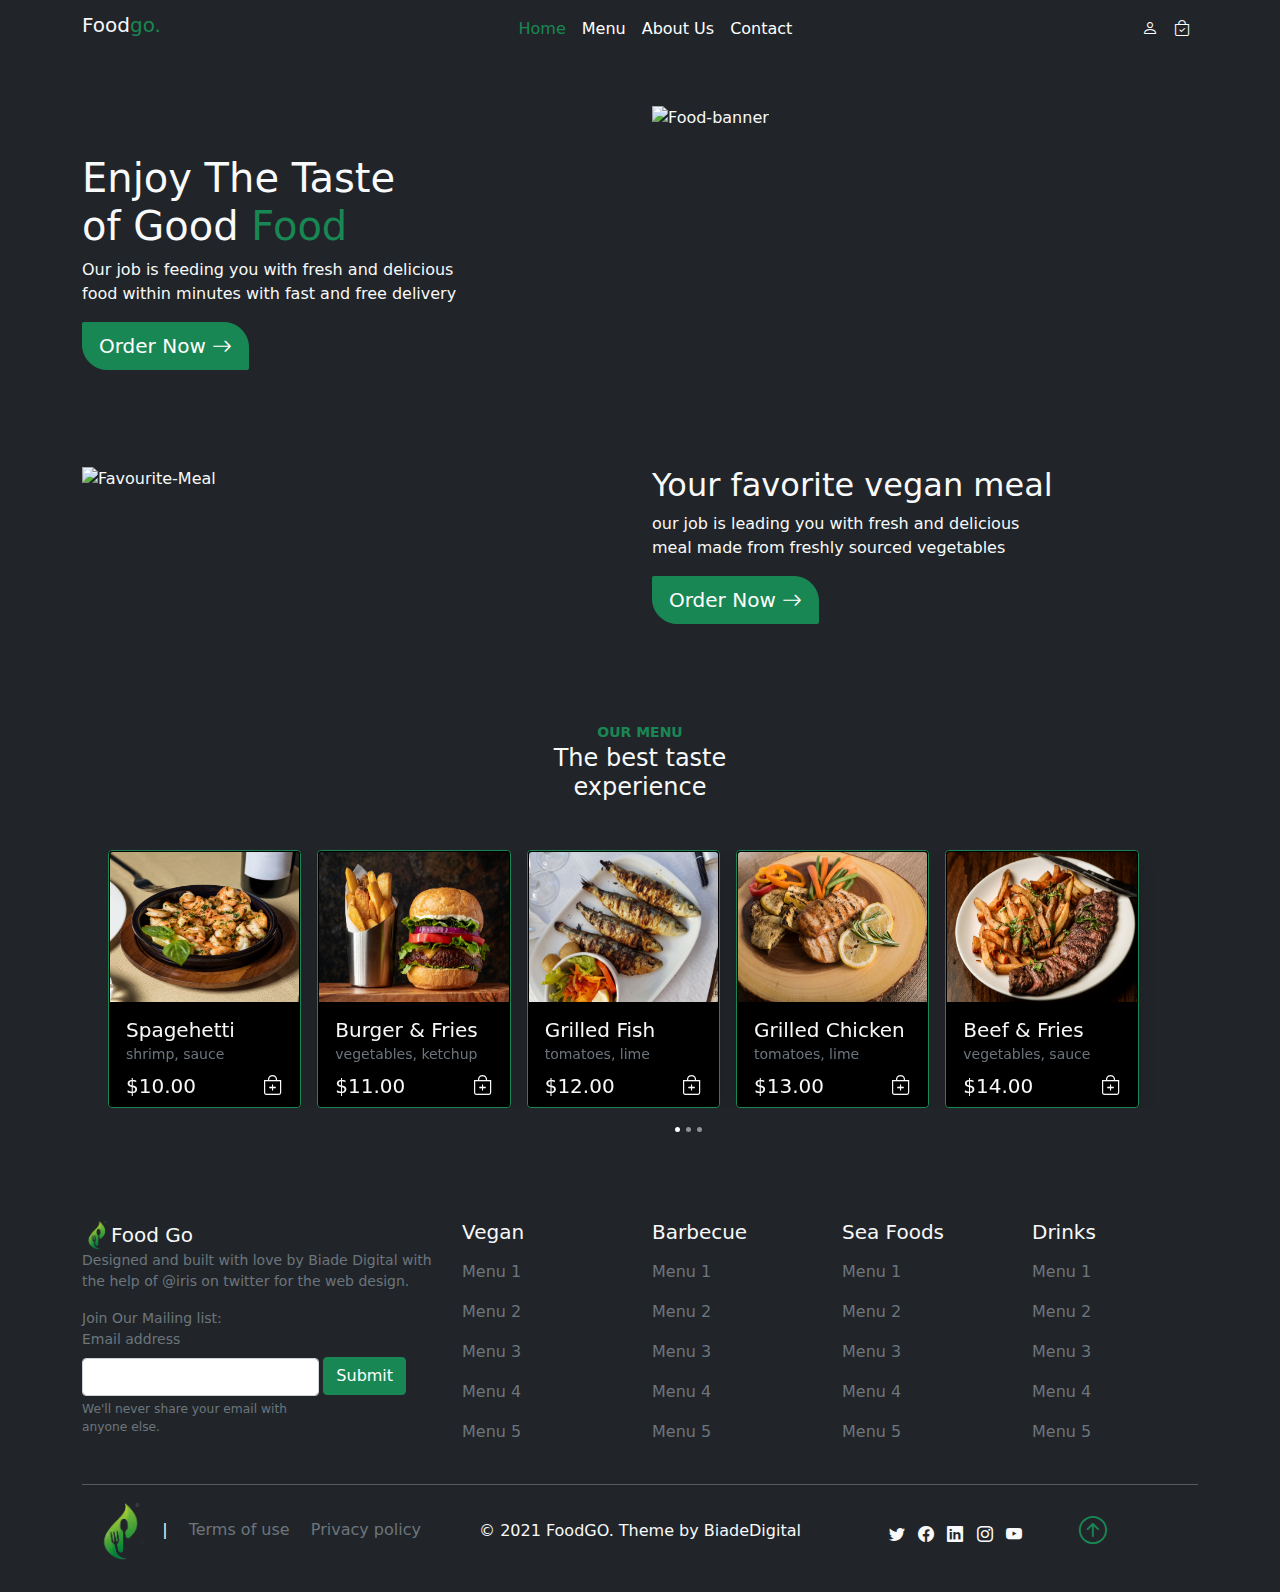
==== index.html @ 7f372a5d "first commit" ====
<!doctype html>
<html lang="en">
  <head>
    <!-- Required meta tags -->
    <meta charset="utf-8">
    <meta name="viewport" content="width=device-width, initial-scale=1">

    <!-- Favicon Icon -->
    <link rel="icon" type="image/png" href="/assets/images/foodGO-icon.png">

    <!-- Bootstrap CDN CSS -->
    <link href="https://cdn.jsdelivr.net/npm/bootstrap@5.1.1/dist/css/bootstrap.min.css" rel="stylesheet" integrity="sha384-F3w7mX95PdgyTmZZMECAngseQB83DfGTowi0iMjiWaeVhAn4FJkqJByhZMI3AhiU" crossorigin="anonymous">

    <!-- Bootstrap CSS Offline -->
    <link rel="stylesheet" href="/assets/css/bootstrap.min.css">

    <!-- Bootstrap Icon CDN -->
    <link rel="stylesheet" href="https://cdn.jsdelivr.net/npm/bootstrap-icons@1.5.0/font/bootstrap-icons.css">

    <!-- Custom Css -->
    <link rel="stylesheet" href="/style.css">

    <title>Food Go</title>
  </head>
  <body class="bg-dark text-light">

    <!-- Navbar -->
    
    <!-- Navbar -->
    <nav class="navbar navbar-expand-lg navbar-dark">
      <div class="container">
        <a class="navbar-brand h1 text-light" href="#">Food<span class="text-success">go.</span></a>
        <button class="navbar-toggler" type="button" data-bs-toggle="collapse" data-bs-target="#navbarNav" aria-controls="navbarNav" aria-expanded="false" aria-label="Toggle navigation">
          <span class="navbar-toggler-icon"></span>
        </button>

        <!-- Navbar menu -->
        <div class="navbar-collapse collapse"  id="navbarNav">
          <ul class="navbar-nav flex-row flex-wrap pt-2 py-md-0 mx-lg-auto">
            <li class="nav-item col-6 col-lg-auto">
              <a class="nav-link active" aria-current="page" href="#">
                Home
              </a>
            </li>
            <li class="nav-item col-6 col-lg-auto">
              <a class="nav-link" href="#">
                Menu
              </a>
            </li>
            <li class="nav-item col-6 col-lg-auto">
              <a class="nav-link" href="#">
                About Us
              </a>
            </li>
            <li class="nav-item col-6 col-lg-auto">
              <a class="nav-link">
                Contact
              </a>
            </li>
          </ul>
          <hr class="text-white-50 d-md-block my-2">
          <!-- icon Navbar-->
          <ul class="navbar-nav flex-row flex-wrap pt-2 py-md-0">
            <li class="nav-item col-6 col-lg-auto">
              <a href="#" class="nav-link">
                <i class="bi bi-person"></i>
                <small class="d-lg-none">
                  MyAccount
                </small>
              </a>
            </li>
            <li class="nav-item col-6 col-lg-auto">
              <a href="#" class="nav-link">
                <i class="bi bi-bag-check"></i>
                <small class="d-lg-none">
                  Cart
                </small>
              </a>
            </li>
          </ul>
        </div>

      </div>
    </nav>

    <!-- Hero Section -->
    <section class="container py-5 hero">
      <div class="row">
        <div class="col-12 col-lg-6 d-lg-none d-md-flex d-sm-flex">
          <img src="/assets/images/foodbg-removebg-preview.png" class="img-fluid" alt="Food-banner">
        </div>

        <div class="col-12 col-lg-6 mt-5 ">
          <h1>
            Enjoy The Taste
            <br>of Good <span class="text-success">Food</span>
          </h1>
          <p>
            Our job is feeding you with fresh and delicious <br>
            food within minutes with fast and free delivery 
          </p>
          <button class="btn btn-success btn-lg">
            Order Now <i class="bi bi-arrow-right"></i>
          </button>
        </div>

        <div class="col-12 col-lg-6  d-lg-flex d-none">
          <img src="/assets/images/foodbg-removebg-preview.png" alt="Food-banner" class="img-fluid pe-5">
        </div>
      </div>
    </section>
    

    <!-- Favourite Section -->
    <section class="container py-5">
      <div class="row">
        <div class="col-12 col-lg-6">
          <img src="/assets/images/foodbg2-removebg-preview.png" class="img-fluid" alt="Favourite-Meal">
        </div>
        <div class="col-12 col-lg-6">
          <h2>
            Your favorite vegan meal
          </h2>
          <p>
            our job is leading you with fresh and delicious<br>meal made from freshly sourced vegetables 
          </p>
          <button class="btn btn-success btn-lg">
            Order Now <i class="bi bi-arrow-right"></i>
          </button>
        </div>
      </div>
    </section>


    <!-- The Best Taste -->

    <section class="my-5 container-fluid">
      <div class="text-center fw-bold">
        <small class="text-success">
          OUR MENU
        </small>
        <h4>
          The best taste<br> experience
        </h4>
      </div>
      <!-- Slider -->
      <div class="my-5 ms-lg-5 ps-lg-5">
          
        <div id="product-slider" class="carousel slide carousel-multi-item" data-ride="carousel">
          <!-- Carousel Indicators -->
          <div class="carousel-indicators">
            <button type="button" data-bs-target="#product-slider" data-bs-slide-to="0" class="active" aria-current="true" aria-label="Slide 1"></button>
            <button type="button" data-bs-target="#product-slider" data-bs-slide-to="1" aria-label="Slide 2"></button>
            <button type="button" data-bs-target="#product-slider" data-bs-slide-to="2" aria-label="Slide 3"></button>
          </div>

          <!--Slides-->
          <div class="carousel-inner" role="listbox">
        
            <!--First slide-->
            <div class="carousel-item active">
              <!-- Card One -->
              <div class="bg-black col-lg-2 col-md-3 col-6 me-md-3 me-2 pe-0 ps-0 border border-success rounded shadow float-start">
                <div class="card bg-black">
                  <img src="/assets/images/farhad-ibrahimzade-JocD18QpAkY-unsplash.jpg" class="card-img-top w-100 h-50 img-fluid" alt="Card-Image">
                  <div class="card-body pb-0 mb-0">
                    <h5 class="card-title mb-0">
                      Spagehetti 
                    </h5>
                    <small class="card-text text-muted pt-0 mt-0">
                      shrimp, sauce
                    </small>
                    <div class="d-flex mt-2 mb-0 pb-0">
                      <h5 class="card-text">
                        $10.00
                      </h5>
                      <i class="bi bi-bag-plus ms-auto h5"></i>
                    </div>
                  </div>
                </div>
              </div>

              <!-- Card Two -->
              <div class="bg-black col-lg-2 col-md-3 col-6 me-md-3  pe-0 ps-0 border border-success rounded shadow float-start">
                <div class="card bg-black">
                  <img src="/assets/images/mike-PxJ9zkM2wdA-unsplash.jpg" class="card-img-top w-100 h-50 img-fluid" alt="Card-Image">
                  <div class="card-body pb-0 mb-0">
                    <h5 class="card-title mb-0">
                      Burger & Fries
                    </h5>
                    <small class="card-text text-muted pt-0 mt-0">
                      vegetables, ketchup
                    </small>
                    <div class="d-flex mt-2 mb-0 pb-0">
                      <h5 class="card-text">$11.00</h5>
                      <i class="bi bi-bag-plus ms-auto h5"></i>
                    </div>
                  </div>
                </div>
              </div>

              <!-- Card Three -->
              <div class="bg-black col-lg-2 col-md-3 col-6 my-2 my-lg-0 me-2 me-md-3 pe-0 ps-0 border border-success rounded shadow float-start">
                <div class="card bg-black">
                  <img src="/assets/images/alex-teixeira-N8-bMqUMS8g-unsplash.jpg" class="card-img-top w-100 h-50 img-fluid" alt="Card-Image">
                  <div class="card-body pb-0 mb-0">
                    <h5 class="card-title mb-0">
                      Grilled Fish
                    </h5>
                    <small class="card-text text-muted pt-0 mt-0">
                      tomatoes, lime
                    </small>
                    <div class="d-flex mt-2 mb-0 pb-0">
                      <h5 class="card-text">$12.00</h5>
                      <i class="bi bi-bag-plus ms-auto h5"></i>
                    </div>
                  </div>
                </div>
              </div>

              <!-- Card Four -->
              <div class="bg-black col-lg-2 col-md-3 col-6 my-2 my-lg-0 me-md-3 pe-0 ps-0 border border-success rounded shadow float-start">
                <div class="card bg-black">
                  <img src="/assets/images/mark-deyoung-mjcJ0FFgdWI-unsplash.jpg" class="card-img-top w-100 h-50 img-fluid" alt="Card-Image">
                  <div class="card-body pb-0 mb-0">
                    <h5 class="card-title mb-0">
                      Grilled Chicken
                    </h5>
                    <small class="card-text text-muted pt-0 mt-0">
                      tomatoes, lime
                    </small>
                    <div class="d-flex mt-2 mb-0 pb-0">
                      <h5 class="card-text">$13.00</h5>
                      <i class="bi bi-bag-plus ms-auto h5"></i>
                    </div>
                  </div>
                </div>
              </div>

              <!-- Card Five -->
              <div class="bg-black col-lg-2 col-md-3 col-6 me-0 me-md-3 me-2 pe-0 ps-0 border border-success rounded shadow float-start">
                <div class="card bg-black">
                  <img src="/assets/images/tim-toomey-pe9dvM1rQkM-unsplash.jpg" class="card-img-top w-100 h-50 img-fluid" alt="Card-Image">
                  <div class="card-body pb-0 mb-0">
                    <h5 class="card-title mb-0">
                      Beef & Fries
                    </h5>
                    <small class="card-text text-muted pt-0 mt-0">
                      vegetables, sauce
                    </small>
                    <div class="d-flex mt-2 mb-0 pb-0">
                      <h5 class="card-text">$14.00</h5>
                      <i class="bi bi-bag-plus ms-auto h5"></i>
                    </div>
                  </div>
                </div>
              </div> 
              
              <!-- Card Six -->
              <div class="d-lg-none bg-black col-lg-2 col-md-3 col-6 me-0 me-md-3 pe-0 ps-0 border border-success rounded shadow float-start">
                <div class="card bg-black">
                  <img src="/assets/images/tim-toomey-pe9dvM1rQkM-unsplash.jpg" class="card-img-top w-100 h-50 img-fluid" alt="Card-Image">
                  <div class="card-body pb-0 mb-0">
                    <h5 class="card-title mb-0">
                      Beef Steak
                    </h5>
                    <small class="card-text text-muted pt-0 mt-0">
                      vegetables, sauce
                    </small>
                    <div class="d-flex mt-2 mb-0 pb-0">
                      <h5 class="card-text">$14.00</h5>
                      <i class="bi bi-bag-plus ms-auto h5"></i>
                    </div>
                  </div>
                </div>
              </div>

            </div>
            <!--/.First slide-->
        
            <!--Second slide-->
            <div class="carousel-item">
        
              <!-- Card One -->
              <div class="bg-black col-lg-2 col-md-3 col-6 me-md-3 me-2 pe-0 ps-0 border border-success rounded shadow float-start">
                <div class="card bg-black">
                  <img src="/assets/images/farhad-ibrahimzade-JocD18QpAkY-unsplash.jpg" class="card-img-top w-100 h-50 img-fluid" alt="Card-Image">
                  <div class="card-body pb-0 mb-0">
                    <h5 class="card-title mb-0">
                      Spagehetti 
                    </h5>
                    <small class="card-text text-muted pt-0 mt-0">
                      shrimp, sauce
                    </small>
                    <div class="d-flex mt-2 mb-0 pb-0">
                      <h5 class="card-text">
                        $10.00
                      </h5>
                      <i class="bi bi-bag-plus ms-auto h5"></i>
                    </div>
                  </div>
                </div>
              </div>

              <!-- Card Two -->
              <div class="bg-black col-lg-2 col-md-3 col-6 me-md-3  pe-0 ps-0 border border-success rounded shadow float-start">
                <div class="card bg-black">
                  <img src="/assets/images/mike-PxJ9zkM2wdA-unsplash.jpg" class="card-img-top w-100 h-50 img-fluid" alt="Card-Image">
                  <div class="card-body pb-0 mb-0">
                    <h5 class="card-title mb-0">
                      Burger & Fries
                    </h5>
                    <small class="card-text text-muted pt-0 mt-0">
                      vegetables, ketchup
                    </small>
                    <div class="d-flex mt-2 mb-0 pb-0">
                      <h5 class="card-text">$11.00</h5>
                      <i class="bi bi-bag-plus ms-auto h5"></i>
                    </div>
                  </div>
                </div>
              </div>

              <!-- Card Three -->
              <div class="bg-black col-lg-2 col-md-3 col-6 my-2 my-lg-0 me-2 me-md-3 pe-0 ps-0 border border-success rounded shadow float-start">
                <div class="card bg-black">
                  <img src="/assets/images/alex-teixeira-N8-bMqUMS8g-unsplash.jpg" class="card-img-top w-100 h-50 img-fluid" alt="Card-Image">
                  <div class="card-body pb-0 mb-0">
                    <h5 class="card-title mb-0">
                      Grilled Fish
                    </h5>
                    <small class="card-text text-muted pt-0 mt-0">
                      tomatoes, lime
                    </small>
                    <div class="d-flex mt-2 mb-0 pb-0">
                      <h5 class="card-text">$12.00</h5>
                      <i class="bi bi-bag-plus ms-auto h5"></i>
                    </div>
                  </div>
                </div>
              </div>

              <!-- Card Four -->
              <div class="bg-black col-lg-2 col-md-3 col-6 my-2 my-lg-0 me-md-3 pe-0 ps-0 border border-success rounded shadow float-start">
                <div class="card bg-black">
                  <img src="/assets/images/mark-deyoung-mjcJ0FFgdWI-unsplash.jpg" class="card-img-top w-100 h-50 img-fluid" alt="Card-Image">
                  <div class="card-body pb-0 mb-0">
                    <h5 class="card-title mb-0">
                      Grilled Chicken
                    </h5>
                    <small class="card-text text-muted pt-0 mt-0">
                      tomatoes, lime
                    </small>
                    <div class="d-flex mt-2 mb-0 pb-0">
                      <h5 class="card-text">$13.00</h5>
                      <i class="bi bi-bag-plus ms-auto h5"></i>
                    </div>
                  </div>
                </div>
              </div>

              <!-- Card Five -->
              <div class="bg-black col-lg-2 col-md-3 col-6 me-0 me-md-3 me-2 pe-0 ps-0 border border-success rounded shadow float-start">
                <div class="card bg-black">
                  <img src="/assets/images/tim-toomey-pe9dvM1rQkM-unsplash.jpg" class="card-img-top w-100 h-50 img-fluid" alt="Card-Image">
                  <div class="card-body pb-0 mb-0">
                    <h5 class="card-title mb-0">
                      Beef & Fries
                    </h5>
                    <small class="card-text text-muted pt-0 mt-0">
                      vegetables, sauce
                    </small>
                    <div class="d-flex mt-2 mb-0 pb-0">
                      <h5 class="card-text">$14.00</h5>
                      <i class="bi bi-bag-plus ms-auto h5"></i>
                    </div>
                  </div>
                </div>
              </div> 
              
              <!-- Card Six -->
              <div class="d-lg-none bg-black col-lg-2 col-md-3 col-6 me-0 me-md-3 pe-0 ps-0 border border-success rounded shadow float-start">
                <div class="card bg-black">
                  <img src="/assets/images/tim-toomey-pe9dvM1rQkM-unsplash.jpg" class="card-img-top w-100 h-50 img-fluid" alt="Card-Image">
                  <div class="card-body pb-0 mb-0">
                    <h5 class="card-title mb-0">
                      Beef Steak
                    </h5>
                    <small class="card-text text-muted pt-0 mt-0">
                      vegetables, sauce
                    </small>
                    <div class="d-flex mt-2 mb-0 pb-0">
                      <h5 class="card-text">$14.00</h5>
                      <i class="bi bi-bag-plus ms-auto h5"></i>
                    </div>
                  </div>
                </div>
              </div>
              
        
            </div>
            <!--/.Second slide-->

            <!--Third slide-->
            <div class="carousel-item">
        
              <!-- Card One -->
              <div class="bg-black col-lg-2 col-md-3 col-6 me-md-3 me-2 pe-0 ps-0 border border-success rounded shadow float-start">
                <div class="card bg-black">
                  <img src="/assets/images/farhad-ibrahimzade-JocD18QpAkY-unsplash.jpg" class="card-img-top w-100 h-50 img-fluid" alt="Card-Image">
                  <div class="card-body pb-0 mb-0">
                    <h5 class="card-title mb-0">
                      Spagehetti 
                    </h5>
                    <small class="card-text text-muted pt-0 mt-0">
                      shrimp, sauce
                    </small>
                    <div class="d-flex mt-2 mb-0 pb-0">
                      <h5 class="card-text">
                        $10.00
                      </h5>
                      <i class="bi bi-bag-plus ms-auto h5"></i>
                    </div>
                  </div>
                </div>
              </div>

              <!-- Card Two -->
              <div class="bg-black col-lg-2 col-md-3 col-6 me-md-3  pe-0 ps-0 border border-success rounded shadow float-start">
                <div class="card bg-black">
                  <img src="/assets/images/mike-PxJ9zkM2wdA-unsplash.jpg" class="card-img-top w-100 h-50 img-fluid" alt="Card-Image">
                  <div class="card-body pb-0 mb-0">
                    <h5 class="card-title mb-0">
                      Burger & Fries
                    </h5>
                    <small class="card-text text-muted pt-0 mt-0">
                      vegetables, ketchup
                    </small>
                    <div class="d-flex mt-2 mb-0 pb-0">
                      <h5 class="card-text">$11.00</h5>
                      <i class="bi bi-bag-plus ms-auto h5"></i>
                    </div>
                  </div>
                </div>
              </div>

              <!-- Card Three -->
              <div class="bg-black col-lg-2 col-md-3 col-6 my-2 my-lg-0 me-2 me-md-3 pe-0 ps-0 border border-success rounded shadow float-start">
                <div class="card bg-black">
                  <img src="/assets/images/alex-teixeira-N8-bMqUMS8g-unsplash.jpg" class="card-img-top w-100 h-50 img-fluid" alt="Card-Image">
                  <div class="card-body pb-0 mb-0">
                    <h5 class="card-title mb-0">
                      Grilled Fish
                    </h5>
                    <small class="card-text text-muted pt-0 mt-0">
                      tomatoes, lime
                    </small>
                    <div class="d-flex mt-2 mb-0 pb-0">
                      <h5 class="card-text">$12.00</h5>
                      <i class="bi bi-bag-plus ms-auto h5"></i>
                    </div>
                  </div>
                </div>
              </div>

              <!-- Card Four -->
              <div class="bg-black col-lg-2 col-md-3 col-6 my-2 my-lg-0 me-md-3 pe-0 ps-0 border border-success rounded shadow float-start">
                <div class="card bg-black">
                  <img src="/assets/images/mark-deyoung-mjcJ0FFgdWI-unsplash.jpg" class="card-img-top w-100 h-50 img-fluid" alt="Card-Image">
                  <div class="card-body pb-0 mb-0">
                    <h5 class="card-title mb-0">
                      Grilled Chicken
                    </h5>
                    <small class="card-text text-muted pt-0 mt-0">
                      tomatoes, lime
                    </small>
                    <div class="d-flex mt-2 mb-0 pb-0">
                      <h5 class="card-text">$13.00</h5>
                      <i class="bi bi-bag-plus ms-auto h5"></i>
                    </div>
                  </div>
                </div>
              </div>

              <!-- Card Five -->
              <div class="bg-black col-lg-2 col-md-3 col-6 me-0 me-md-3 me-2 pe-0 ps-0 border border-success rounded shadow float-start">
                <div class="card bg-black">
                  <img src="/assets/images/tim-toomey-pe9dvM1rQkM-unsplash.jpg" class="card-img-top w-100 h-50 img-fluid" alt="Card-Image">
                  <div class="card-body pb-0 mb-0">
                    <h5 class="card-title mb-0">
                      Beef & Fries
                    </h5>
                    <small class="card-text text-muted pt-0 mt-0">
                      vegetables, sauce
                    </small>
                    <div class="d-flex mt-2 mb-0 pb-0">
                      <h5 class="card-text">$14.00</h5>
                      <i class="bi bi-bag-plus ms-auto h5"></i>
                    </div>
                  </div>
                </div>
              </div> 
              
              <!-- Card Six -->
              <div class="d-lg-none bg-black col-lg-2 col-md-3 col-6 me-0 me-md-3 pe-0 ps-0 border border-success rounded shadow float-start">
                <div class="card bg-black">
                  <img src="/assets/images/tim-toomey-pe9dvM1rQkM-unsplash.jpg" class="card-img-top w-100 h-50 img-fluid" alt="Card-Image">
                  <div class="card-body pb-0 mb-0">
                    <h5 class="card-title mb-0">
                      Beef Steak
                    </h5>
                    <small class="card-text text-muted pt-0 mt-0">
                      vegetables, sauce
                    </small>
                    <div class="d-flex mt-2 mb-0 pb-0">
                      <h5 class="card-text">$14.00</h5>
                      <i class="bi bi-bag-plus ms-auto h5"></i>
                    </div>
                  </div>
                </div>
              </div>
              
        
            </div>
            <!--/.Second slide-->
  
          </div>
        </div>
        <!--/.Carousel Wrapper-->
      </div>
    </section>

    <!--Footer-->
    <section class="pt-5">
      <footer class="footer">
        <div class="container mt-3">
          <div class="row">
            <!-- Footer Brand -->
            <div class="col-12 col-lg-4">
                <div class="d-flex">
                  <img src="/assets/images/foodGO-icon.png"
                    alt="Footer-Logo" class="footer-icon img-fluid">
                  <span class="fs-5">
                    Food Go
                  </span>
                </div>
                <ul class="text-muted small list-unstyled">
                  <li class="mb-3">
                    Designed and built with love by <a href="https://biadedigital.com/" target="_blank" class="text-decoration-none text-muted">Biade Digital</a>
                     with the help of <a href="https://twitter.com/lanorks/status/1435687488354459651?s=19" target="_blank" class="text-decoration-none text-muted">@iris on twitter</a> 
                     for the web design.
                  </li>
                  <li class="mb-2">
                    <span>
                      Join Our Mailing list:
                    </span>
                    <div class="d-flex">
                      <div class="col-8">
                        <label for="exampleInputEmail1" class="form-label">Email address</label>
                        <input type="email" class="form-control" id="exampleInputEmail1" aria-describedby="emailHelp">
                        <div id="emailHelp" class="form-text">We'll never share your email with anyone else.</div>
                      </div>
                      <div class="col-2 ms-1 pt-1 mt-4">
                        <button type="submit" class="btn btn-success">
                          Submit</button>
                      </div>
                    </div>
                      
                  </li>
                </ul>
            </div>

            <!-- Footer List One -->
            <div class="col-6 col-lg-2 mb-3">
                <h5>
                  Vegan
                </h5>
                <ul class="text-decoration-none navbar-nav">
                  <li class="nav-item">
                    <a href="#" class="nav-link text-muted">Menu 1</a>
                  </li>
                  <li class="nav-item">
                    <a href="#" class="nav-link text-muted">Menu 2</a>
                  </li>
                  <li class="nav-item">
                    <a href="#" class="nav-link text-muted">Menu 3</a>
                  </li>
                  <li class="nav-item">
                    <a href="#" class="nav-link text-muted">Menu 4</a>
                  </li>
                  <li class="nav-item">
                    <a href="#" class="nav-link text-muted">Menu 5</a>
                  </li>
                </ul>
            </div>

            <!-- Footer List Two -->
            <div class="col-6 col-lg-2 mb-3">
                <h5>
                  Barbecue
                </h5>
                <ul class="text-decoration-none navbar-nav">
                  <li class="nav-item">
                    <a href="#" class="nav-link text-muted">Menu 1</a>
                  </li>
                  <li class="nav-item">
                    <a href="#" class="nav-link text-muted">Menu 2</a>
                  </li>
                  <li class="nav-item">
                    <a href="#" class="nav-link text-muted">Menu 3</a>
                  </li>
                  <li class="nav-item">
                    <a href="#" class="nav-link text-muted">Menu 4</a>
                  </li>
                  <li class="nav-item">
                    <a href="#" class="nav-link text-muted">Menu 5</a>
                  </li>
                </ul>
            </div>

            <!-- Footer List Three -->
            <div class="col-6 col-lg-2 mb-3">
                <h5>
                  Sea Foods
                </h5>
                <ul class="text-decoration-none navbar-nav">
                  <li class="nav-item">
                    <a href="#" class="nav-link text-muted">Menu 1</a>
                  </li>
                  <li class="nav-item">
                    <a href="#" class="nav-link text-muted">Menu 2</a>
                  </li>
                  <li class="nav-item">
                    <a href="#" class="nav-link text-muted">Menu 3</a>
                  </li>
                  <li class="nav-item">
                    <a href="#" class="nav-link text-muted">Menu 4</a>
                  </li>
                  <li class="nav-item">
                    <a href="#" class="nav-link text-muted">Menu 5</a>
                  </li>
                </ul>
            </div>

            <!-- Footer List Four -->
            <div class="col-6 col-lg-2 mb-3">
                <h5>
                  Drinks
                </h5>
                <ul class="text-decoration-none navbar-nav">
                  <li class="nav-item">
                    <a href="#" class="nav-link text-muted">Menu 1</a>
                  </li>
                  <li class="nav-item">
                    <a href="#" class="nav-link text-muted">Menu 2</a>
                  </li>
                  <li class="nav-item">
                    <a href="#" class="nav-link text-muted">Menu 3</a>
                  </li>
                  <li class="nav-item">
                    <a href="#" class="nav-link text-muted">Menu 4</a>
                  </li>
                  <li class="nav-item">
                    <a href="#" class="nav-link text-muted">Menu 5</a>
                  </li>
                </ul>
            </div>
          </div>

          <!-- Line Breaker -->
          <hr class="text-dark-50">

          <!-- Bottom Footer -->
          <div class="row text-center">
            <!-- Footer Icon & Tc's -->
            <div class="col-12 col-md-6 col-lg-4 mb-3 ">
              <img src="/assets/images/foodGO-icon.png"
               alt="Footer-Logo" class="bottom-footer-icon img-fluid">
              <span class="px-2">|</span>
              <a href="#" class="text-decoration-none text-muted px-2">Terms of use</a>
              <a href="#" class="text-decoration-none text-muted px-2">Privacy policy</a>
            </div>

            <!-- Copyright  -->
            <div class="col-12 col-md-6 col-lg-4 mb-3 align-self-center">
              <span>© 2021 FoodGO. <a href="https://www.biadedigital.com/" target="_blank" class="text-decoration-none text-light">Theme by BiadeDigital</a></span>
            </div>

            <!-- Social Icon -->
            <div class="col-12  col-lg-4 mb-3 align-self-center">
                
              <a href="#" class="link-dark text-decoration-none">
                <i class="bi bi-twitter text-light mx-1"></i>
              </a>
                
              <a href="#" class="link-dark text-decoration-none">
                <i class="bi bi-facebook text-light mx-1"></i>
              </a>
                
              <a href="#" class="link-dark text-decoration-none">
                <i class="bi bi-linkedin text-light mx-1"></i>
              </a>
                
              <a href="#" class="link-dark text-decoration-none">
                <i class="bi bi-instagram text-light mx-1"></i>
              </a>
                
              <a href="#" class="link-dark text-decoration-none">
                <i class="bi bi-youtube text-light mx-1"></i>
              </a>
                 
              <!-- Scroll Up -->
              <a href="#" class="bottom-0 end-0 p-5">
                <i class="bi bi-arrow-up-circle text-success h3"></i>
              </a>
            </div>
          </div>
        </div>
      </footer>
    </section>
   

    <!-- Bootstrap CDN JS -->

    <script src="https://cdn.jsdelivr.net/npm/@popperjs/core@2.9.3/dist/umd/popper.min.js" integrity="sha384-W8fXfP3gkOKtndU4JGtKDvXbO53Wy8SZCQHczT5FMiiqmQfUpWbYdTil/SxwZgAN" crossorigin="anonymous"></script>
    <script src="https://cdn.jsdelivr.net/npm/bootstrap@5.1.1/dist/js/bootstrap.min.js" integrity="sha384-skAcpIdS7UcVUC05LJ9Dxay8AXcDYfBJqt1CJ85S/CFujBsIzCIv+l9liuYLaMQ/" crossorigin="anonymous"></script>
  
    <!-- Bootstrap JS Offline -->
    <!-- <script src="/assets/js/bootstrap.min.js"></script> -->

    <!-- 
      Note You can't use two Bootsrap JS Kindly comment one out or delete 
      If your pc is not connected to internet kinly use the last Script 
      Failure to do that the navbar won't close after opening on md devices below
    -->

  </body>
</html>
---- style.css ----
/* =============== Theme Details =============== */
/*
Theme Name: FoodGo
Theme URI: https://biadedigital.com/
Author: George 
Author URI: https://biadedigital.com/
Description: FoodGO is designed built with love by Biade Digital with the help of @iris on twitter for the web design.
Tags: Food, 
Version: 1.0
License: GNU General Public License v2 or later
License URI: http://www.gnu.org/licenses/gpl-2.0.html
This theme, FoodGO, is licensed under the GPL.
Use it to make something cool, have fun, and share what you've learned with others.
*/
/* =============== Theme Details =============== */

*{
    padding: 0px;
    margin: 0px;
}

/* ============== Scroll bar ============== */
body::-webkit-scrollbar {
    width: 05px;       
}

body::-webkit-scrollbar-track {
    background: black;  
}

body::-webkit-scrollbar-thumb {
    background-color: #198754;   
    border-radius: 20px;       
    border: 3px solid #198754; 
}

/* ============== End of Scroll bar ============== */

/* ============== Body ============== */

body{
    color: white!important;
}

/* ============== End of Body ============== */


/* ============== Navbar ============== */

.navbar-dark .navbar-nav .nav-link.active,
.navbar-dark .navbar-nav .nav-link:hover, 
.navbar-dark .navbar-nav .show>.nav-link {
    color: #198754!important;
}

.navbar-dark .navbar-nav .nav-link {
    color: #ffffff!important;
}

/* ============== End of Navbar ============== */

/* ============== Custom Button ============== */

.btn-group-lg>.btn, .btn-lg {
    border-radius: .1rem;
    border-end-start-radius: 25px;
    border-start-end-radius: 25px;
}

/* ============== End of Custom Button ============== */

/* ============== Custom color ============== */

.bg-black {
    background-color: black;
}

/* ============== End of Custom color ============== */


/* ============== Slider ============== */

.slider-image {
    height: 100px;
    width: 600px;
    padding-right: 0px!important;
    padding-left: 0px!important;
}

/* ============== End of Slider ============== */

/* ============== Carousel ============== */

.carousel-indicators {
    bottom: -50px!important;
}

.carousel-indicators [data-bs-target] {
    width: 05px!important;
    height: 05px!important;
    border-radius: 50%!important;
}

/* ============== End of Carousel ============== */

/* ============== Custom Card ============== */

.card-img-top {
    height: 150px!important;
    width: 100%!important;
}

/* ============== End of Custom Card ============== */

/* ============== Footer ============== */

.footer-icon{
    height: 30px;
    width: auto;
}

.bottom-footer-icon{
    height: 60px;
    width: auto;
}

.footer  a:hover{
    text-decoration: underline!important;
    color: #198754!important;
    font-size: 18px!important;
}

/* ============== End of Footer ============== */

/* ============== Media Quries ============== */

@media only screen and (max-width: 1200px){

    .card .h5, h5 {
        font-size: 1.0rem;
        font-weight: 700;
    }

    .card .small, small {
        font-size: .7em;
    }
}


@media only screen and (max-width: 992px){
    .carousel-item .col-6 {
        flex: 0 0 auto;
        width: 25%;
        margin-right: .5rem!important;
        margin-top: 0rem!important;
        margin-bottom: .5rem!important;
    }

    .carousel-item .d-lg-none {
        display: inline-block!important;
    }
}

@media only screen and (max-width: 987px){
    .carousel-item .col-6 {
        flex: 0 0 auto;
        width: 25%;
        margin-right: .5rem!important;
        margin-top: 0rem!important;
    }

    .card .h5, h5 {
        font-size: 1.0rem;
        font-weight: 600;
    }

    .card .small, small {
        font-size: .7em;
    }

}

@media only screen and (max-width: 602px){
    .carousel-item .col-6 {
        flex: 0 0 auto;
        width: 30%!important;
        margin-right: .5rem!important;
        margin-top: 0rem!important;
    }

    .card .h5, h5 {
        font-size: 1.0rem;
        font-weight: 600;
    }

    .card .small, small {
        font-size: .7em;
    }

}

@media only screen and (max-width: 510px){
    .carousel-item .col-6 {
        flex: 0 0 auto;
        width: 45%!important;
        margin-bottom: .5rem!important;
    }

    .card .h5, h5 {
        font-size: 1.0rem;
        font-weight: 600;
    }

    .card .small, small {
        font-size: .7em;
    }

}

@media only screen and (max-width: 424px){
    .carousel-item .col-6 {
        flex: 0 0 auto;
        width: 45%;
        margin-bottom: .5rem!important;
    }

    .card .h5, h5 {
        font-size: 1.0rem;
        font-weight: 600;
    }

    .card .small, small {
        font-size: .7em;
    }
}

/* ============== End of Media Quries ============== */
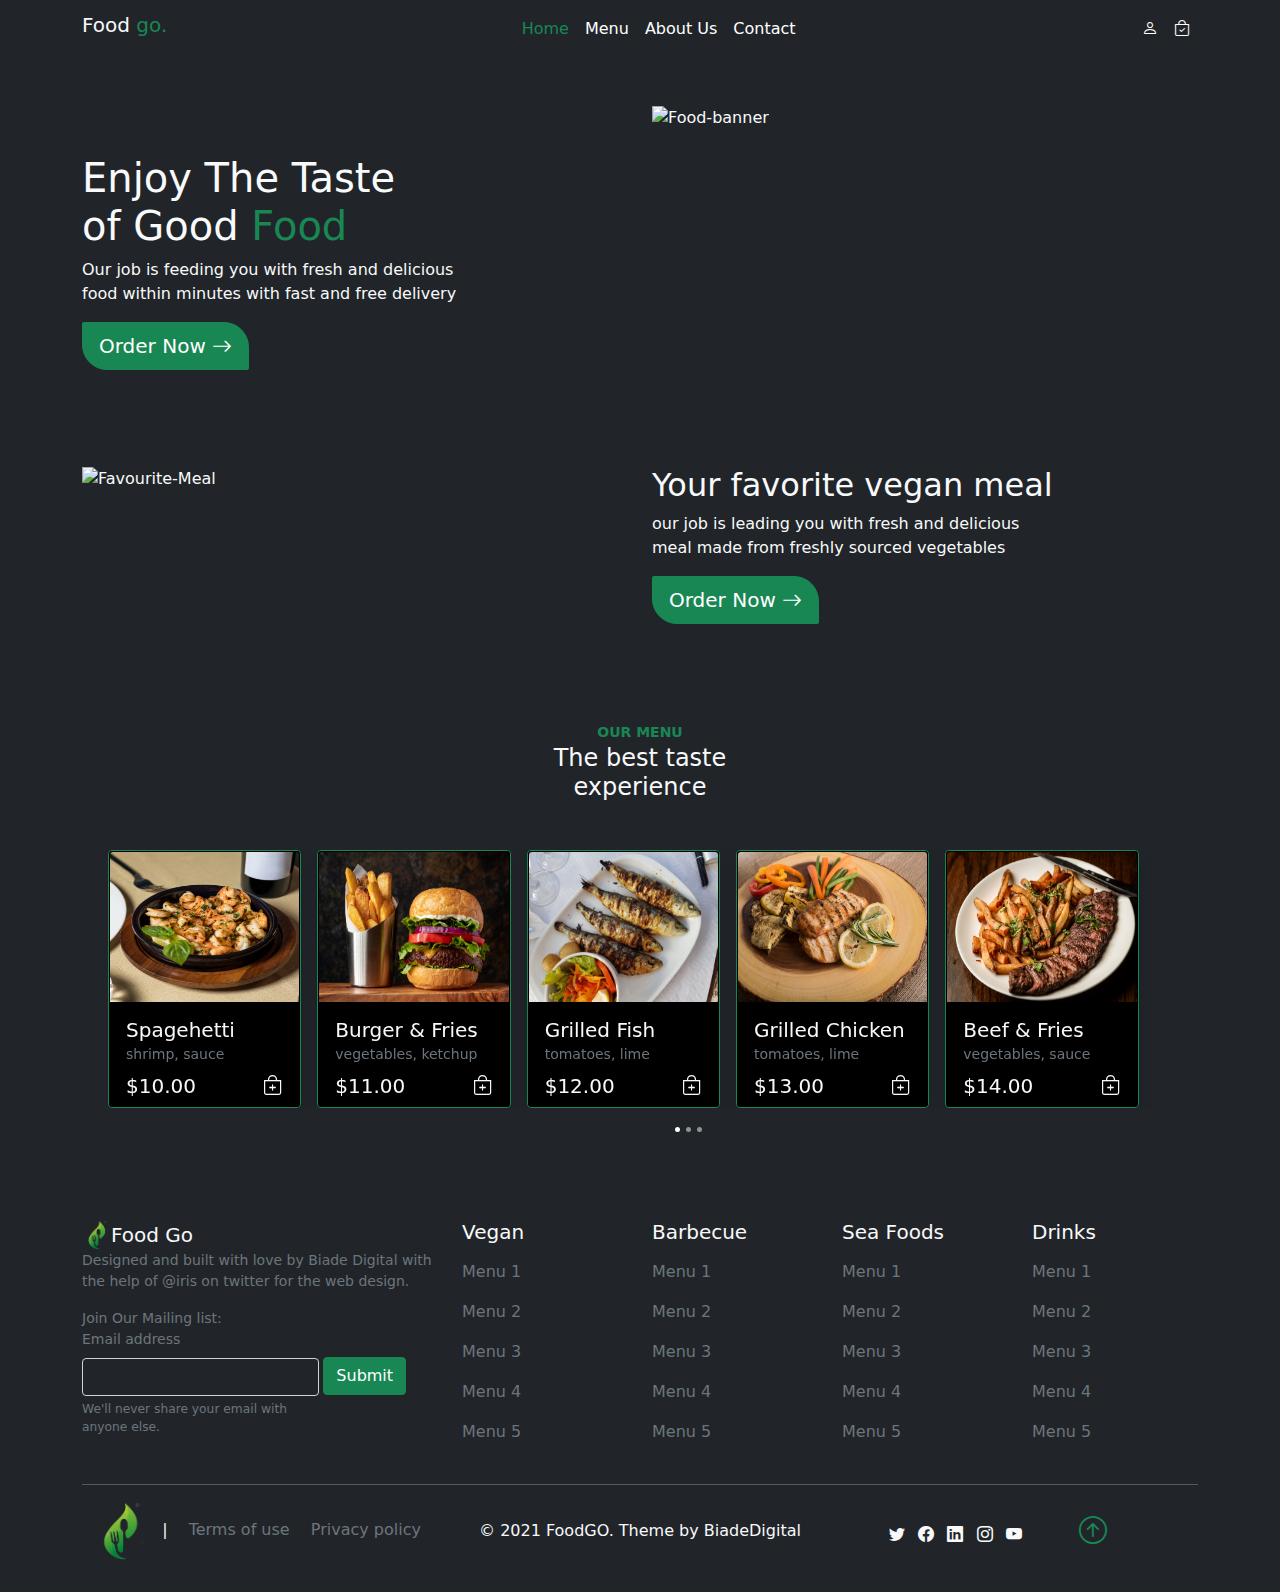
==== commit 1c96cd47: "first commit" ====
--- a/index.html
+++ b/index.html
@@ -6,61 +6,77 @@
     <meta name="viewport" content="width=device-width, initial-scale=1">
 
     <!-- Favicon Icon -->
-    <link rel="icon" type="image/png" href="/assets/images/foodGO-icon.png">
+    <link rel="icon" type="image/png" href="assets/images/foodGO-icon.png">
 
     <!-- Bootstrap CDN CSS -->
-    <link href="https://cdn.jsdelivr.net/npm/bootstrap@5.1.1/dist/css/bootstrap.min.css" rel="stylesheet" integrity="sha384-F3w7mX95PdgyTmZZMECAngseQB83DfGTowi0iMjiWaeVhAn4FJkqJByhZMI3AhiU" crossorigin="anonymous">
+    <link href="https://cdn.jsdelivr.net/npm/bootstrap@5.1.1/dist/css/bootstrap.min.css" rel="stylesheet" 
+      integrity="sha384-F3w7mX95PdgyTmZZMECAngseQB83DfGTowi0iMjiWaeVhAn4FJkqJByhZMI3AhiU" crossorigin="anonymous"
+    >
 
     <!-- Bootstrap CSS Offline -->
-    <link rel="stylesheet" href="/assets/css/bootstrap.min.css">
+    <link rel="stylesheet" href="assets/css/bootstrap.min.css">
 
     <!-- Bootstrap Icon CDN -->
     <link rel="stylesheet" href="https://cdn.jsdelivr.net/npm/bootstrap-icons@1.5.0/font/bootstrap-icons.css">
 
     <!-- Custom Css -->
-    <link rel="stylesheet" href="/style.css">
+    <link rel="stylesheet" type="text/css" href="style.css">
 
     <title>Food Go</title>
   </head>
   <body class="bg-dark text-light">
-
-    <!-- Navbar -->
     
     <!-- Navbar -->
     <nav class="navbar navbar-expand-lg navbar-dark">
       <div class="container">
-        <a class="navbar-brand h1 text-light" href="#">Food<span class="text-success">go.</span></a>
+        <!-- Navbar Brand -->
+        <a class="navbar-brand h1 text-light" href="#">
+          Food
+          <span class="text-success">
+            go.
+          </span>
+        </a>
+        <!-- Collapse Toggle -->
         <button class="navbar-toggler" type="button" data-bs-toggle="collapse" data-bs-target="#navbarNav" aria-controls="navbarNav" aria-expanded="false" aria-label="Toggle navigation">
           <span class="navbar-toggler-icon"></span>
         </button>
 
         <!-- Navbar menu -->
         <div class="navbar-collapse collapse"  id="navbarNav">
+          <!-- Navbar List -->
           <ul class="navbar-nav flex-row flex-wrap pt-2 py-md-0 mx-lg-auto">
+            <!-- Home Navbar -->
             <li class="nav-item col-6 col-lg-auto">
               <a class="nav-link active" aria-current="page" href="#">
                 Home
               </a>
             </li>
+            <!-- Menu Navbar -->
             <li class="nav-item col-6 col-lg-auto">
-              <a class="nav-link" href="#">
+              <a class="nav-link" href="/menu.html">
                 Menu
               </a>
             </li>
+            <!-- About Us Navbar -->
             <li class="nav-item col-6 col-lg-auto">
-              <a class="nav-link" href="#">
+              <a class="nav-link" href="/about.html">
                 About Us
               </a>
             </li>
+            <!-- Contact Navbar -->
             <li class="nav-item col-6 col-lg-auto">
-              <a class="nav-link">
+              <a class="nav-link" href="/contact.html">
                 Contact
               </a>
             </li>
           </ul>
+
+          <!-- Line Breaker For md screen -->
           <hr class="text-white-50 d-md-block my-2">
+
           <!-- icon Navbar-->
           <ul class="navbar-nav flex-row flex-wrap pt-2 py-md-0">
+            <!-- My Account -->
             <li class="nav-item col-6 col-lg-auto">
               <a href="#" class="nav-link">
                 <i class="bi bi-person"></i>
@@ -69,6 +85,8 @@
                 </small>
               </a>
             </li>
+
+            <!-- My cart -->
             <li class="nav-item col-6 col-lg-auto">
               <a href="#" class="nav-link">
                 <i class="bi bi-bag-check"></i>
@@ -79,7 +97,6 @@
             </li>
           </ul>
         </div>
-
       </div>
     </nav>
 
@@ -87,7 +104,7 @@
     <section class="container py-5 hero">
       <div class="row">
         <div class="col-12 col-lg-6 d-lg-none d-md-flex d-sm-flex">
-          <img src="/assets/images/foodbg-removebg-preview.png" class="img-fluid" alt="Food-banner">
+          <img src="assets/images/foodbg-removebg-preview.png" class="img-fluid" alt="Food-banner">
         </div>
 
         <div class="col-12 col-lg-6 mt-5 ">
@@ -102,10 +119,11 @@
           <button class="btn btn-success btn-lg">
             Order Now <i class="bi bi-arrow-right"></i>
           </button>
+          
         </div>
 
         <div class="col-12 col-lg-6  d-lg-flex d-none">
-          <img src="/assets/images/foodbg-removebg-preview.png" alt="Food-banner" class="img-fluid pe-5">
+          <img src="assets/images/foodbg-removebg-preview.png" alt="Food-banner" class="img-fluid pe-5">
         </div>
       </div>
     </section>
@@ -115,7 +133,7 @@
     <section class="container py-5">
       <div class="row">
         <div class="col-12 col-lg-6">
-          <img src="/assets/images/foodbg2-removebg-preview.png" class="img-fluid" alt="Favourite-Meal">
+          <img src="assets/images/foodbg2-removebg-preview.png" class="img-fluid" alt="Favourite-Meal">
         </div>
         <div class="col-12 col-lg-6">
           <h2>
@@ -133,7 +151,6 @@
 
 
     <!-- The Best Taste -->
-
     <section class="my-5 container-fluid">
       <div class="text-center fw-bold">
         <small class="text-success">
@@ -144,7 +161,7 @@
         </h4>
       </div>
       <!-- Slider -->
-      <div class="my-5 ms-lg-5 ps-lg-5">
+      <div class="home-slider my-5 ms-lg-5 ps-lg-5">
           
         <div id="product-slider" class="carousel slide carousel-multi-item" data-ride="carousel">
           <!-- Carousel Indicators -->
@@ -162,7 +179,7 @@
               <!-- Card One -->
               <div class="bg-black col-lg-2 col-md-3 col-6 me-md-3 me-2 pe-0 ps-0 border border-success rounded shadow float-start">
                 <div class="card bg-black">
-                  <img src="/assets/images/farhad-ibrahimzade-JocD18QpAkY-unsplash.jpg" class="card-img-top w-100 h-50 img-fluid" alt="Card-Image">
+                  <img src="assets/images/farhad-ibrahimzade-JocD18QpAkY-unsplash.jpg" class="card-img-top w-100 h-50 img-fluid" alt="Card-Image">
                   <div class="card-body pb-0 mb-0">
                     <h5 class="card-title mb-0">
                       Spagehetti 
@@ -183,7 +200,7 @@
               <!-- Card Two -->
               <div class="bg-black col-lg-2 col-md-3 col-6 me-md-3  pe-0 ps-0 border border-success rounded shadow float-start">
                 <div class="card bg-black">
-                  <img src="/assets/images/mike-PxJ9zkM2wdA-unsplash.jpg" class="card-img-top w-100 h-50 img-fluid" alt="Card-Image">
+                  <img src="assets/images/mike-PxJ9zkM2wdA-unsplash.jpg" class="card-img-top w-100 h-50 img-fluid" alt="Card-Image">
                   <div class="card-body pb-0 mb-0">
                     <h5 class="card-title mb-0">
                       Burger & Fries
@@ -202,7 +219,7 @@
               <!-- Card Three -->
               <div class="bg-black col-lg-2 col-md-3 col-6 my-2 my-lg-0 me-2 me-md-3 pe-0 ps-0 border border-success rounded shadow float-start">
                 <div class="card bg-black">
-                  <img src="/assets/images/alex-teixeira-N8-bMqUMS8g-unsplash.jpg" class="card-img-top w-100 h-50 img-fluid" alt="Card-Image">
+                  <img src="assets/images/alex-teixeira-N8-bMqUMS8g-unsplash.jpg" class="card-img-top w-100 h-50 img-fluid" alt="Card-Image">
                   <div class="card-body pb-0 mb-0">
                     <h5 class="card-title mb-0">
                       Grilled Fish
@@ -221,7 +238,7 @@
               <!-- Card Four -->
               <div class="bg-black col-lg-2 col-md-3 col-6 my-2 my-lg-0 me-md-3 pe-0 ps-0 border border-success rounded shadow float-start">
                 <div class="card bg-black">
-                  <img src="/assets/images/mark-deyoung-mjcJ0FFgdWI-unsplash.jpg" class="card-img-top w-100 h-50 img-fluid" alt="Card-Image">
+                  <img src="assets/images/mark-deyoung-mjcJ0FFgdWI-unsplash.jpg" class="card-img-top w-100 h-50 img-fluid" alt="Card-Image">
                   <div class="card-body pb-0 mb-0">
                     <h5 class="card-title mb-0">
                       Grilled Chicken
@@ -240,7 +257,7 @@
               <!-- Card Five -->
               <div class="bg-black col-lg-2 col-md-3 col-6 me-0 me-md-3 me-2 pe-0 ps-0 border border-success rounded shadow float-start">
                 <div class="card bg-black">
-                  <img src="/assets/images/tim-toomey-pe9dvM1rQkM-unsplash.jpg" class="card-img-top w-100 h-50 img-fluid" alt="Card-Image">
+                  <img src="assets/images/tim-toomey-pe9dvM1rQkM-unsplash.jpg" class="card-img-top w-100 h-50 img-fluid" alt="Card-Image">
                   <div class="card-body pb-0 mb-0">
                     <h5 class="card-title mb-0">
                       Beef & Fries
@@ -259,7 +276,7 @@
               <!-- Card Six -->
               <div class="d-lg-none bg-black col-lg-2 col-md-3 col-6 me-0 me-md-3 pe-0 ps-0 border border-success rounded shadow float-start">
                 <div class="card bg-black">
-                  <img src="/assets/images/tim-toomey-pe9dvM1rQkM-unsplash.jpg" class="card-img-top w-100 h-50 img-fluid" alt="Card-Image">
+                  <img src="assets/images/tim-toomey-pe9dvM1rQkM-unsplash.jpg" class="card-img-top w-100 h-50 img-fluid" alt="Card-Image">
                   <div class="card-body pb-0 mb-0">
                     <h5 class="card-title mb-0">
                       Beef Steak
@@ -284,7 +301,7 @@
               <!-- Card One -->
               <div class="bg-black col-lg-2 col-md-3 col-6 me-md-3 me-2 pe-0 ps-0 border border-success rounded shadow float-start">
                 <div class="card bg-black">
-                  <img src="/assets/images/farhad-ibrahimzade-JocD18QpAkY-unsplash.jpg" class="card-img-top w-100 h-50 img-fluid" alt="Card-Image">
+                  <img src="assets/images/farhad-ibrahimzade-JocD18QpAkY-unsplash.jpg" class="card-img-top w-100 h-50 img-fluid" alt="Card-Image">
                   <div class="card-body pb-0 mb-0">
                     <h5 class="card-title mb-0">
                       Spagehetti 
@@ -305,7 +322,7 @@
               <!-- Card Two -->
               <div class="bg-black col-lg-2 col-md-3 col-6 me-md-3  pe-0 ps-0 border border-success rounded shadow float-start">
                 <div class="card bg-black">
-                  <img src="/assets/images/mike-PxJ9zkM2wdA-unsplash.jpg" class="card-img-top w-100 h-50 img-fluid" alt="Card-Image">
+                  <img src="assets/images/mike-PxJ9zkM2wdA-unsplash.jpg" class="card-img-top w-100 h-50 img-fluid" alt="Card-Image">
                   <div class="card-body pb-0 mb-0">
                     <h5 class="card-title mb-0">
                       Burger & Fries
@@ -324,7 +341,7 @@
               <!-- Card Three -->
               <div class="bg-black col-lg-2 col-md-3 col-6 my-2 my-lg-0 me-2 me-md-3 pe-0 ps-0 border border-success rounded shadow float-start">
                 <div class="card bg-black">
-                  <img src="/assets/images/alex-teixeira-N8-bMqUMS8g-unsplash.jpg" class="card-img-top w-100 h-50 img-fluid" alt="Card-Image">
+                  <img src="assets/images/alex-teixeira-N8-bMqUMS8g-unsplash.jpg" class="card-img-top w-100 h-50 img-fluid" alt="Card-Image">
                   <div class="card-body pb-0 mb-0">
                     <h5 class="card-title mb-0">
                       Grilled Fish
@@ -343,7 +360,7 @@
               <!-- Card Four -->
               <div class="bg-black col-lg-2 col-md-3 col-6 my-2 my-lg-0 me-md-3 pe-0 ps-0 border border-success rounded shadow float-start">
                 <div class="card bg-black">
-                  <img src="/assets/images/mark-deyoung-mjcJ0FFgdWI-unsplash.jpg" class="card-img-top w-100 h-50 img-fluid" alt="Card-Image">
+                  <img src="assets/images/mark-deyoung-mjcJ0FFgdWI-unsplash.jpg" class="card-img-top w-100 h-50 img-fluid" alt="Card-Image">
                   <div class="card-body pb-0 mb-0">
                     <h5 class="card-title mb-0">
                       Grilled Chicken
@@ -362,7 +379,7 @@
               <!-- Card Five -->
               <div class="bg-black col-lg-2 col-md-3 col-6 me-0 me-md-3 me-2 pe-0 ps-0 border border-success rounded shadow float-start">
                 <div class="card bg-black">
-                  <img src="/assets/images/tim-toomey-pe9dvM1rQkM-unsplash.jpg" class="card-img-top w-100 h-50 img-fluid" alt="Card-Image">
+                  <img src="assets/images/tim-toomey-pe9dvM1rQkM-unsplash.jpg" class="card-img-top w-100 h-50 img-fluid" alt="Card-Image">
                   <div class="card-body pb-0 mb-0">
                     <h5 class="card-title mb-0">
                       Beef & Fries
@@ -381,7 +398,7 @@
               <!-- Card Six -->
               <div class="d-lg-none bg-black col-lg-2 col-md-3 col-6 me-0 me-md-3 pe-0 ps-0 border border-success rounded shadow float-start">
                 <div class="card bg-black">
-                  <img src="/assets/images/tim-toomey-pe9dvM1rQkM-unsplash.jpg" class="card-img-top w-100 h-50 img-fluid" alt="Card-Image">
+                  <img src="assets/images/tim-toomey-pe9dvM1rQkM-unsplash.jpg" class="card-img-top w-100 h-50 img-fluid" alt="Card-Image">
                   <div class="card-body pb-0 mb-0">
                     <h5 class="card-title mb-0">
                       Beef Steak
@@ -407,7 +424,7 @@
               <!-- Card One -->
               <div class="bg-black col-lg-2 col-md-3 col-6 me-md-3 me-2 pe-0 ps-0 border border-success rounded shadow float-start">
                 <div class="card bg-black">
-                  <img src="/assets/images/farhad-ibrahimzade-JocD18QpAkY-unsplash.jpg" class="card-img-top w-100 h-50 img-fluid" alt="Card-Image">
+                  <img src="assets/images/farhad-ibrahimzade-JocD18QpAkY-unsplash.jpg" class="card-img-top w-100 h-50 img-fluid" alt="Card-Image">
                   <div class="card-body pb-0 mb-0">
                     <h5 class="card-title mb-0">
                       Spagehetti 
@@ -428,7 +445,7 @@
               <!-- Card Two -->
               <div class="bg-black col-lg-2 col-md-3 col-6 me-md-3  pe-0 ps-0 border border-success rounded shadow float-start">
                 <div class="card bg-black">
-                  <img src="/assets/images/mike-PxJ9zkM2wdA-unsplash.jpg" class="card-img-top w-100 h-50 img-fluid" alt="Card-Image">
+                  <img src="assets/images/mike-PxJ9zkM2wdA-unsplash.jpg" class="card-img-top w-100 h-50 img-fluid" alt="Card-Image">
                   <div class="card-body pb-0 mb-0">
                     <h5 class="card-title mb-0">
                       Burger & Fries
@@ -447,7 +464,7 @@
               <!-- Card Three -->
               <div class="bg-black col-lg-2 col-md-3 col-6 my-2 my-lg-0 me-2 me-md-3 pe-0 ps-0 border border-success rounded shadow float-start">
                 <div class="card bg-black">
-                  <img src="/assets/images/alex-teixeira-N8-bMqUMS8g-unsplash.jpg" class="card-img-top w-100 h-50 img-fluid" alt="Card-Image">
+                  <img src="assets/images/alex-teixeira-N8-bMqUMS8g-unsplash.jpg" class="card-img-top w-100 h-50 img-fluid" alt="Card-Image">
                   <div class="card-body pb-0 mb-0">
                     <h5 class="card-title mb-0">
                       Grilled Fish
@@ -466,7 +483,7 @@
               <!-- Card Four -->
               <div class="bg-black col-lg-2 col-md-3 col-6 my-2 my-lg-0 me-md-3 pe-0 ps-0 border border-success rounded shadow float-start">
                 <div class="card bg-black">
-                  <img src="/assets/images/mark-deyoung-mjcJ0FFgdWI-unsplash.jpg" class="card-img-top w-100 h-50 img-fluid" alt="Card-Image">
+                  <img src="assets/images/mark-deyoung-mjcJ0FFgdWI-unsplash.jpg" class="card-img-top w-100 h-50 img-fluid" alt="Card-Image">
                   <div class="card-body pb-0 mb-0">
                     <h5 class="card-title mb-0">
                       Grilled Chicken
@@ -485,7 +502,7 @@
               <!-- Card Five -->
               <div class="bg-black col-lg-2 col-md-3 col-6 me-0 me-md-3 me-2 pe-0 ps-0 border border-success rounded shadow float-start">
                 <div class="card bg-black">
-                  <img src="/assets/images/tim-toomey-pe9dvM1rQkM-unsplash.jpg" class="card-img-top w-100 h-50 img-fluid" alt="Card-Image">
+                  <img src="assets/images/tim-toomey-pe9dvM1rQkM-unsplash.jpg" class="card-img-top w-100 h-50 img-fluid" alt="Card-Image">
                   <div class="card-body pb-0 mb-0">
                     <h5 class="card-title mb-0">
                       Beef & Fries
@@ -504,7 +521,7 @@
               <!-- Card Six -->
               <div class="d-lg-none bg-black col-lg-2 col-md-3 col-6 me-0 me-md-3 pe-0 ps-0 border border-success rounded shadow float-start">
                 <div class="card bg-black">
-                  <img src="/assets/images/tim-toomey-pe9dvM1rQkM-unsplash.jpg" class="card-img-top w-100 h-50 img-fluid" alt="Card-Image">
+                  <img src="assets/images/tim-toomey-pe9dvM1rQkM-unsplash.jpg" class="card-img-top w-100 h-50 img-fluid" alt="Card-Image">
                   <div class="card-body pb-0 mb-0">
                     <h5 class="card-title mb-0">
                       Beef Steak
@@ -537,37 +554,46 @@
           <div class="row">
             <!-- Footer Brand -->
             <div class="col-12 col-lg-4">
-                <div class="d-flex">
-                  <img src="/assets/images/foodGO-icon.png"
+              <!-- Footer Brand icon plus name-->
+              <div class="d-flex">
+                  <img src="assets/images/foodGO-icon.png"
                     alt="Footer-Logo" class="footer-icon img-fluid">
                   <span class="fs-5">
                     Food Go
                   </span>
-                </div>
-                <ul class="text-muted small list-unstyled">
+              </div>
+
+              <!-- Footer List Brand Details -->
+              <ul class="text-muted small list-unstyled">
+                  <!-- Brand About -->
                   <li class="mb-3">
                     Designed and built with love by <a href="https://biadedigital.com/" target="_blank" class="text-decoration-none text-muted">Biade Digital</a>
                      with the help of <a href="https://twitter.com/lanorks/status/1435687488354459651?s=19" target="_blank" class="text-decoration-none text-muted">@iris on twitter</a> 
                      for the web design.
-                  </li>
+                  </li><!-- /Brand About -->
+                  
+                  <!-- Mailing List Section -->
                   <li class="mb-2">
                     <span>
                       Join Our Mailing list:
                     </span>
+                    <!-- Form -->
                     <div class="d-flex">
+                      <!-- Form Input -->
                       <div class="col-8">
                         <label for="exampleInputEmail1" class="form-label">Email address</label>
                         <input type="email" class="form-control" id="exampleInputEmail1" aria-describedby="emailHelp">
                         <div id="emailHelp" class="form-text">We'll never share your email with anyone else.</div>
                       </div>
+                      <!-- Form Submit Button -->
                       <div class="col-2 ms-1 pt-1 mt-4">
                         <button type="submit" class="btn btn-success">
-                          Submit</button>
+                          Submit
+                        </button>
                       </div>
-                    </div>
-                      
-                  </li>
-                </ul>
+                    </div>  
+                  </li><!-- /Mailing List Section -->
+              </ul>
             </div>
 
             <!-- Footer List One -->
@@ -592,7 +618,7 @@
                     <a href="#" class="nav-link text-muted">Menu 5</a>
                   </li>
                 </ul>
-            </div>
+            </div><!-- /Footer List One -->
 
             <!-- Footer List Two -->
             <div class="col-6 col-lg-2 mb-3">
@@ -616,7 +642,7 @@
                     <a href="#" class="nav-link text-muted">Menu 5</a>
                   </li>
                 </ul>
-            </div>
+            </div><!-- /Footer List Two -->
 
             <!-- Footer List Three -->
             <div class="col-6 col-lg-2 mb-3">
@@ -640,7 +666,7 @@
                     <a href="#" class="nav-link text-muted">Menu 5</a>
                   </li>
                 </ul>
-            </div>
+            </div><!-- /Footer List Three -->
 
             <!-- Footer List Four -->
             <div class="col-6 col-lg-2 mb-3">
@@ -664,7 +690,7 @@
                     <a href="#" class="nav-link text-muted">Menu 5</a>
                   </li>
                 </ul>
-            </div>
+            </div><!-- /Footer List Four -->
           </div>
 
           <!-- Line Breaker -->
@@ -674,7 +700,7 @@
           <div class="row text-center">
             <!-- Footer Icon & Tc's -->
             <div class="col-12 col-md-6 col-lg-4 mb-3 ">
-              <img src="/assets/images/foodGO-icon.png"
+              <img src="assets/images/foodGO-icon.png"
                alt="Footer-Logo" class="bottom-footer-icon img-fluid">
               <span class="px-2">|</span>
               <a href="#" class="text-decoration-none text-muted px-2">Terms of use</a>
@@ -684,27 +710,32 @@
             <!-- Copyright  -->
             <div class="col-12 col-md-6 col-lg-4 mb-3 align-self-center">
               <span>© 2021 FoodGO. <a href="https://www.biadedigital.com/" target="_blank" class="text-decoration-none text-light">Theme by BiadeDigital</a></span>
-            </div>
+            </div><!-- Copyright  -->
 
             <!-- Social Icon -->
             <div class="col-12  col-lg-4 mb-3 align-self-center">
                 
+              <!-- Twitter Icon -->
               <a href="#" class="link-dark text-decoration-none">
                 <i class="bi bi-twitter text-light mx-1"></i>
               </a>
                 
+              <!-- Facebook Icon -->
               <a href="#" class="link-dark text-decoration-none">
                 <i class="bi bi-facebook text-light mx-1"></i>
               </a>
                 
+              <!-- Likendin Icon -->
               <a href="#" class="link-dark text-decoration-none">
                 <i class="bi bi-linkedin text-light mx-1"></i>
               </a>
                 
+              <!-- Instagram Icon -->
               <a href="#" class="link-dark text-decoration-none">
                 <i class="bi bi-instagram text-light mx-1"></i>
               </a>
                 
+              <!-- Youtube Icon -->
               <a href="#" class="link-dark text-decoration-none">
                 <i class="bi bi-youtube text-light mx-1"></i>
               </a>
@@ -713,8 +744,9 @@
               <a href="#" class="bottom-0 end-0 p-5">
                 <i class="bi bi-arrow-up-circle text-success h3"></i>
               </a>
-            </div>
-          </div>
+            </div><!-- Social Icon -->
+
+          </div><!-- /Bottom Footer -->
         </div>
       </footer>
     </section>
@@ -726,7 +758,7 @@
     <script src="https://cdn.jsdelivr.net/npm/bootstrap@5.1.1/dist/js/bootstrap.min.js" integrity="sha384-skAcpIdS7UcVUC05LJ9Dxay8AXcDYfBJqt1CJ85S/CFujBsIzCIv+l9liuYLaMQ/" crossorigin="anonymous"></script>
   
     <!-- Bootstrap JS Offline -->
-    <!-- <script src="/assets/js/bootstrap.min.js"></script> -->
+    <!-- <script src="assets/js/bootstrap.min.js"></script> -->
 
     <!-- 
       Note You can't use two Bootsrap JS Kindly comment one out or delete 
--- a/style.css
+++ b/style.css
@@ -19,6 +19,14 @@
     margin: 0px;
 }
 
+a{
+    text-decoration: none!important;
+    --bs-text-opacity: 1;
+    color: rgba(var(--bs-success-rgb),
+    var(--bs-text-opacity))!important;
+
+}
+
 /* ============== Scroll bar ============== */
 body::-webkit-scrollbar {
     width: 05px;       
@@ -40,6 +48,7 @@
 
 body{
     color: white!important;
+
 }
 
 /* ============== End of Body ============== */
@@ -112,6 +121,188 @@
 
 /* ============== End of Custom Card ============== */
 
+
+.accordion-item {
+    background-color: rgba(var(--bs-dark-rgb),
+    var(--bs-bg-opacity))!important;;
+    border: 1.5px solid rgb(193, 197, 195);
+}
+
+.accordion-flush .accordion-item:last-child {
+    border-bottom: 1.5px solid rgb(193, 197, 195); 
+}
+
+.accordion-button {
+    color: #c1c5c3;
+    background-color: rgba(var(--bs-dark-rgb),
+    var(--bs-bg-opacity))!important;;
+}
+
+.accordion-button:not(.collapsed) {
+    color: #198754;
+    background-color: rgb(33, 37, 41);
+}
+
+.accordion-button::after {
+    background-image: url('/assets/icon/down-chevron-white.svg');
+}
+
+.accordion-button:not(.collapsed)::after {
+    background-image: url('/assets/icon/down-chevron.svg');
+    transform: rotate(-180deg);
+}
+
+.map {
+    width: 350px;
+    height: 250px;
+    background-color: #198754;
+}
+
+.bd-placeholder-img {
+    font-size: 1.125rem;
+    text-anchor: middle;
+    -webkit-user-select: none;
+    -moz-user-select: none;
+    user-select: none;
+}
+
+@media (min-width: 768px) {
+    .bd-placeholder-img-lg {
+      font-size: 3.5rem;
+    }
+}
+
+.form-check-input:checked {
+    background-color: #198754;
+    border-color: #198754;
+}
+
+/* ================ Sign In ================= */
+.form-signin {
+    width: 100%;
+    max-width: 330px;
+    padding: 15px;
+    margin: auto;
+}
+  
+.form-signin .checkbox {
+    font-weight: 400;
+}
+  
+.form-signin .form-floating:focus-within {
+    z-index: 2;
+}
+  
+.form-signin input[type="email"] {
+    margin-bottom: -1px;
+    border-bottom-right-radius: 0;
+    border-bottom-left-radius: 0;
+}
+  
+.form-signin input[type="password"] {
+    margin-bottom: 10px;
+    border-top-left-radius: 0;
+    border-top-right-radius: 0;
+}
+
+.form-signin .form-floating .form-control {
+    background-color: #212529;
+    color: #ffffff;
+}
+
+.form-signin .form-floating .form-control {
+    background-color: #212529;
+    color: #ffffff;
+}
+
+.form-signin .form-floating .form-control:-webkit-autofill {
+    background-color: #212529!important;
+    color: #ffffff!important;
+}
+
+
+.checkbox-input:checked {
+    background-color: #198754;
+    border-color: #198754;
+}
+
+input:checked {
+    background-color: #198754;
+    border-color: #198754;
+    border-radius: .1rem;
+    border-end-start-radius: 25px;
+    border-start-end-radius: 25px;
+}
+
+.img-cover {
+    background-position: center;
+    background-repeat: no-repeat;
+    background-size: cover;
+}
+
+.banner-menu {
+    width: 870px;
+    height: 340px;
+    background-color: black;
+}
+
+.page-link {
+    background-color: #212529;
+    border: 1px solid #c1c5c3;
+}
+
+.page-item.active .page-link {
+    z-index: 3;
+    color: #fff!important;
+    background-color: #198754;
+    border-color: #198754;
+}
+
+.form-control {
+    background-color: #212529;
+    color: #fff;
+}
+
+.list-group-item {
+    color: #fff;
+    background-color: #212529;
+    border: 1px solid #c1c5c3bd;
+}
+
+
+@media only screen and (min-width: 1200px) {
+    .dropend .dropdown-toggle::after {
+        float: right;
+        margin-top: 5px;
+    }
+}
+
+
+@media all and (min-width: 992px) {
+	.list-group .dropend .dropdown-menu{ 
+        display: none; 
+    }
+	.list-group .dropend:hover .list-group-item{
+
+    }
+	.list-group .dropend:hover .dropdown-menu{ 
+        display: block;
+        position: absolute;
+        inset: 0px auto auto 0px;
+        margin: 0px;
+        transform: translate(138px, 0px);
+        margin-left: 30px;
+
+    }
+	.list-group .dropend .dropdown-menu{
+        margin-top:0; 
+    }
+}
+
+
+/* ========================================= */
+
+
 /* ============== Footer ============== */
 
 .footer-icon{
@@ -136,19 +327,19 @@
 
 @media only screen and (max-width: 1200px){
 
-    .card .h5, h5 {
+    .home-slider .card .h5, h5 {
         font-size: 1.0rem;
         font-weight: 700;
     }
 
-    .card .small, small {
+    .home-slider .card .small, small {
         font-size: .7em;
     }
 }
 
 
 @media only screen and (max-width: 992px){
-    .carousel-item .col-6 {
+    .home-slider .carousel-item .col-6 {
         flex: 0 0 auto;
         width: 25%;
         margin-right: .5rem!important;
@@ -156,80 +347,80 @@
         margin-bottom: .5rem!important;
     }
 
-    .carousel-item .d-lg-none {
+    .home-slider .carousel-item .d-lg-none {
         display: inline-block!important;
     }
 }
 
 @media only screen and (max-width: 987px){
-    .carousel-item .col-6 {
+    .home-slider .carousel-item .col-6 {
         flex: 0 0 auto;
         width: 25%;
         margin-right: .5rem!important;
         margin-top: 0rem!important;
     }
 
-    .card .h5, h5 {
+    .home-slider .card .h5, h5 {
         font-size: 1.0rem;
         font-weight: 600;
     }
 
-    .card .small, small {
+    .home-slider .card .small, small {
         font-size: .7em;
     }
 
 }
 
 @media only screen and (max-width: 602px){
-    .carousel-item .col-6 {
+    .home-slider .carousel-item .col-6 {
         flex: 0 0 auto;
         width: 30%!important;
         margin-right: .5rem!important;
         margin-top: 0rem!important;
     }
 
-    .card .h5, h5 {
+    .home-slider .card .h5, h5 {
         font-size: 1.0rem;
         font-weight: 600;
     }
 
-    .card .small, small {
+    .home-slider .card .small, small {
         font-size: .7em;
     }
 
 }
 
 @media only screen and (max-width: 510px){
-    .carousel-item .col-6 {
+    .home-slider .carousel-item .col-6 {
         flex: 0 0 auto;
         width: 45%!important;
         margin-bottom: .5rem!important;
     }
 
-    .card .h5, h5 {
+    .home-slider .card .h5, h5 {
         font-size: 1.0rem;
         font-weight: 600;
     }
 
-    .card .small, small {
+    .home-slider .card .small, small {
         font-size: .7em;
     }
 
 }
 
 @media only screen and (max-width: 424px){
-    .carousel-item .col-6 {
+    .home-slider .carousel-item .col-6 {
         flex: 0 0 auto;
         width: 45%;
         margin-bottom: .5rem!important;
     }
 
-    .card .h5, h5 {
+    .home-slider .card .h5, h5 {
         font-size: 1.0rem;
         font-weight: 600;
     }
 
-    .card .small, small {
+    .home-slider .card .small, small {
         font-size: .7em;
     }
 }
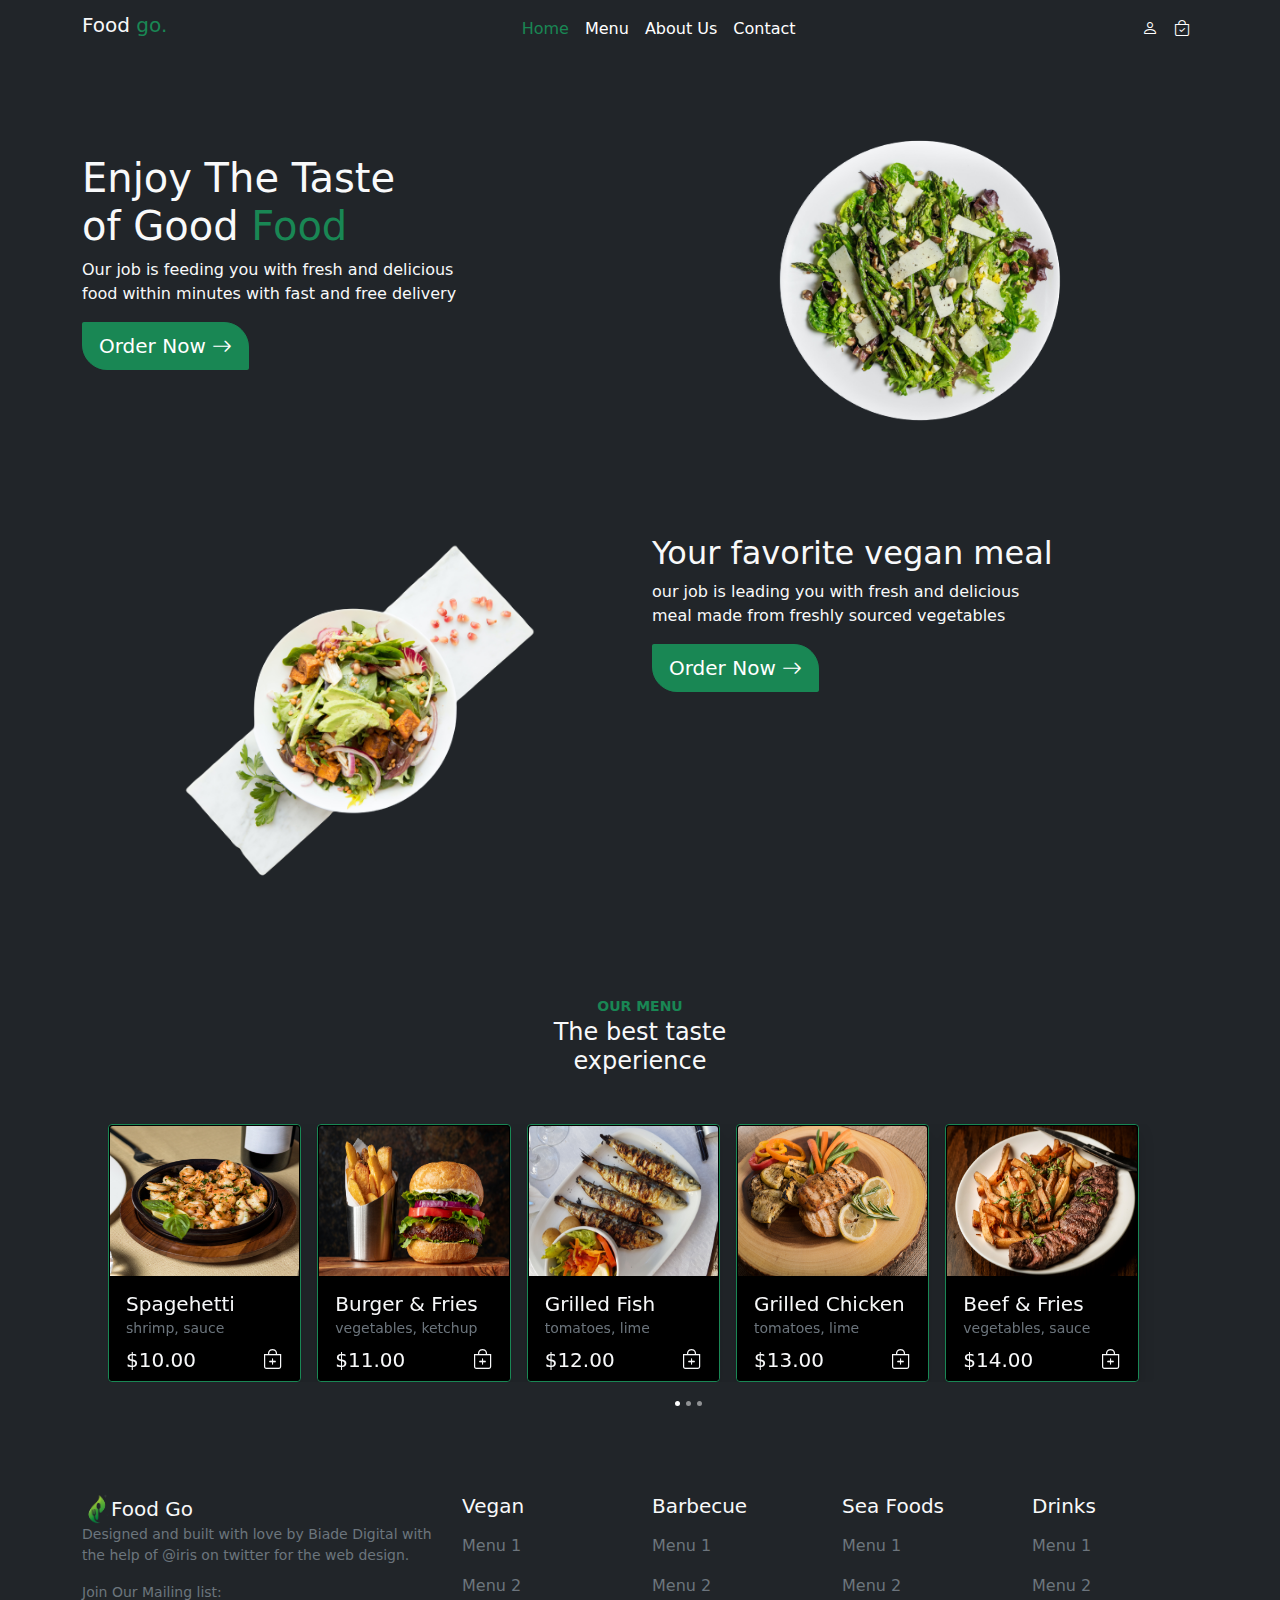
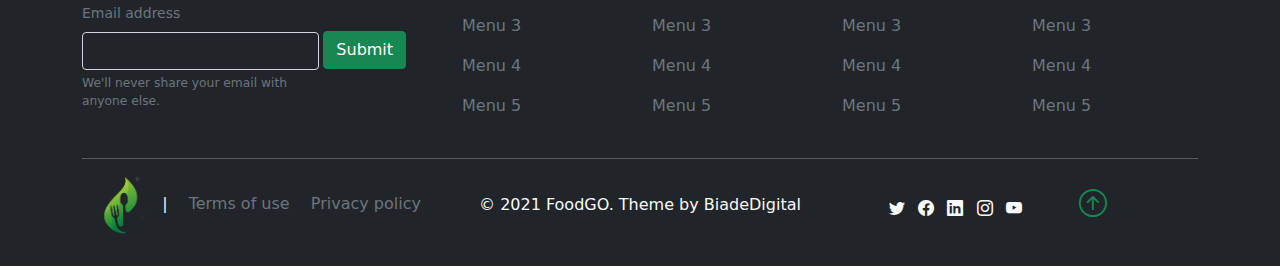
==== commit a00c6d38: "Update index.html" ====
--- a/index.html
+++ b/index.html
@@ -53,19 +53,19 @@
             </li>
             <!-- Menu Navbar -->
             <li class="nav-item col-6 col-lg-auto">
-              <a class="nav-link" href="/menu.html">
+              <a class="nav-link" href="menu.html">
                 Menu
               </a>
             </li>
             <!-- About Us Navbar -->
             <li class="nav-item col-6 col-lg-auto">
-              <a class="nav-link" href="/about.html">
+              <a class="nav-link" href="about.html">
                 About Us
               </a>
             </li>
             <!-- Contact Navbar -->
             <li class="nav-item col-6 col-lg-auto">
-              <a class="nav-link" href="/contact.html">
+              <a class="nav-link" href="contact.html">
                 Contact
               </a>
             </li>
@@ -104,7 +104,7 @@
     <section class="container py-5 hero">
       <div class="row">
         <div class="col-12 col-lg-6 d-lg-none d-md-flex d-sm-flex">
-          <img src="assets/images/foodbg-removebg-preview.png" class="img-fluid" alt="Food-banner">
+          <img src="assets/images/Foodbg-removebg-preview.png" class="img-fluid" alt="Food-banner">
         </div>
 
         <div class="col-12 col-lg-6 mt-5 ">
@@ -123,7 +123,7 @@
         </div>
 
         <div class="col-12 col-lg-6  d-lg-flex d-none">
-          <img src="assets/images/foodbg-removebg-preview.png" alt="Food-banner" class="img-fluid pe-5">
+          <img src="assets/images/Foodbg-removebg-preview.png" alt="Food-banner" class="img-fluid pe-5">
         </div>
       </div>
     </section>
@@ -133,7 +133,7 @@
     <section class="container py-5">
       <div class="row">
         <div class="col-12 col-lg-6">
-          <img src="assets/images/foodbg2-removebg-preview.png" class="img-fluid" alt="Favourite-Meal">
+          <img src="assets/images/Foodbg2-removebg-preview.png" class="img-fluid" alt="Favourite-Meal">
         </div>
         <div class="col-12 col-lg-6">
           <h2>
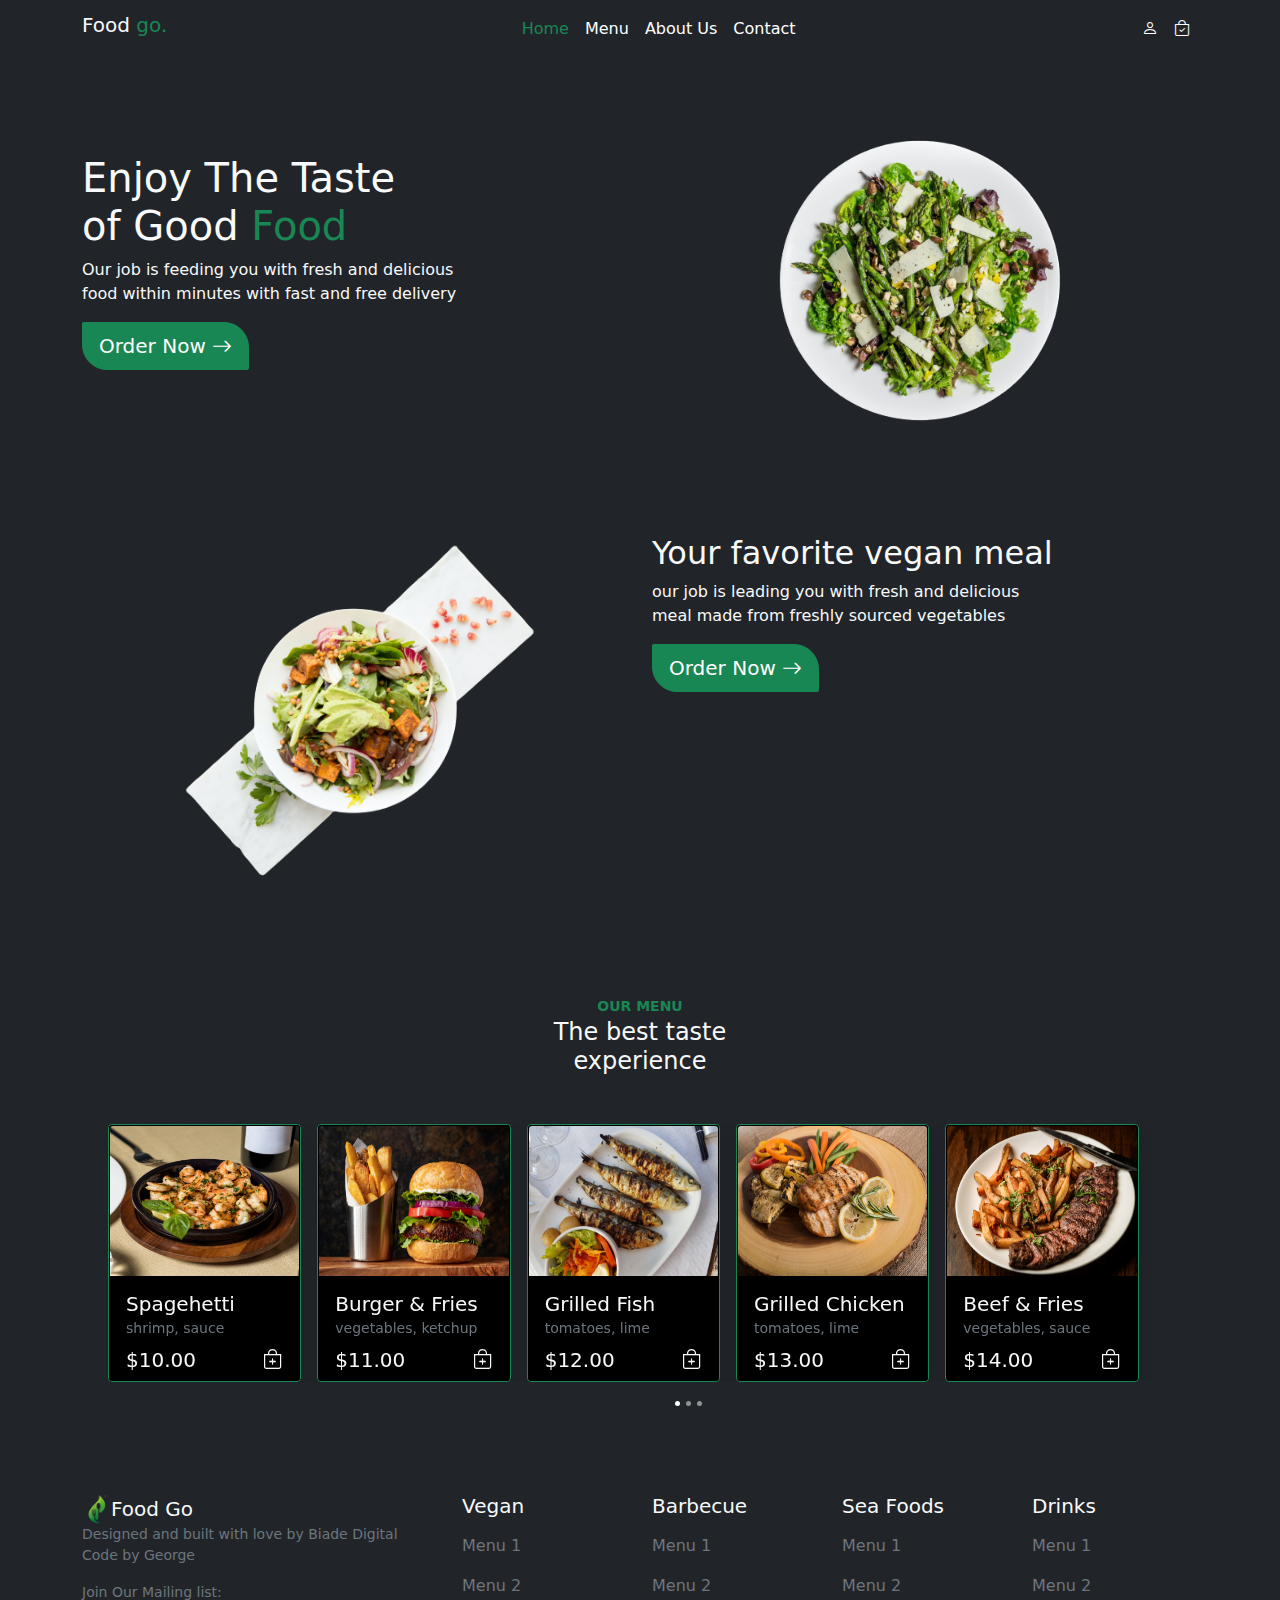
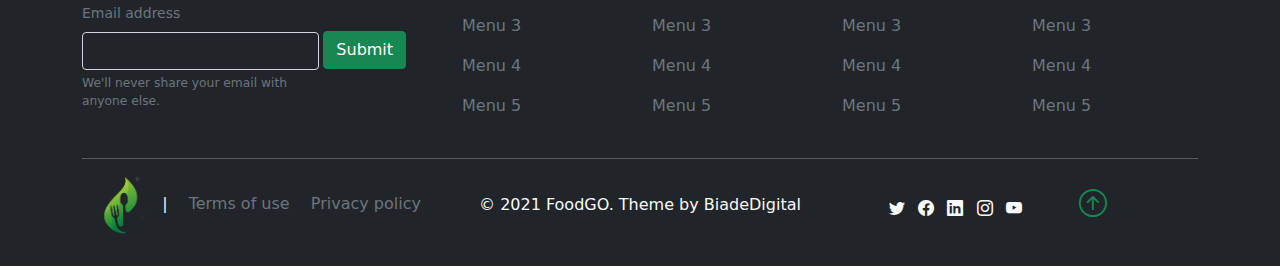
==== commit e9d7bcee: "first commit" ====
--- a/index.html
+++ b/index.html
@@ -14,13 +14,13 @@
     >
 
     <!-- Bootstrap CSS Offline -->
-    <link rel="stylesheet" href="assets/css/bootstrap.min.css">
+    <link rel="stylesheet" href="assets/css/vendors/bootstrap.min.css">
 
     <!-- Bootstrap Icon CDN -->
     <link rel="stylesheet" href="https://cdn.jsdelivr.net/npm/bootstrap-icons@1.5.0/font/bootstrap-icons.css">
 
     <!-- Custom Css -->
-    <link rel="stylesheet" type="text/css" href="style.css">
+    <link rel="stylesheet" type="text/css" href="assets/css/main.css">
 
     <title>Food Go</title>
   </head>
@@ -568,8 +568,7 @@
                   <!-- Brand About -->
                   <li class="mb-3">
                     Designed and built with love by <a href="https://biadedigital.com/" target="_blank" class="text-decoration-none text-muted">Biade Digital</a>
-                     with the help of <a href="https://twitter.com/lanorks/status/1435687488354459651?s=19" target="_blank" class="text-decoration-none text-muted">@iris on twitter</a> 
-                     for the web design.
+                    <br>Code by George</br> 
                   </li><!-- /Brand About -->
                   
                   <!-- Mailing List Section -->
@@ -758,7 +757,7 @@
     <script src="https://cdn.jsdelivr.net/npm/bootstrap@5.1.1/dist/js/bootstrap.min.js" integrity="sha384-skAcpIdS7UcVUC05LJ9Dxay8AXcDYfBJqt1CJ85S/CFujBsIzCIv+l9liuYLaMQ/" crossorigin="anonymous"></script>
   
     <!-- Bootstrap JS Offline -->
-    <!-- <script src="assets/js/bootstrap.min.js"></script> -->
+    <!-- <script src="assets/js/vendors/bootstrap.min.js"></script> -->
 
     <!-- 
       Note You can't use two Bootsrap JS Kindly comment one out or delete 
--- a/assets/css/main.css
+++ b/assets/css/main.css
@@ -0,0 +1,62 @@
+/* =============== Theme Details =============== */
+/*
+Theme Name: FoodGo
+Theme URI: https://biadedigital.com/
+Author: George 
+Author URI: https://biadedigital.com/
+Description: FoodGO is designed built with love by Biade Digital with the help of @iris on twitter for the web design.
+Tags: Food, 
+Version: 1.0
+License: GNU General Public License v2 or later
+License URI: http://www.gnu.org/licenses/gpl-2.0.html
+This theme, FoodGO, is licensed under the GPL.
+Use it to make something cool, have fun, and share what you've learned with others.
+*/
+
+/* main.css */
+
+/* ============== Vendors Css ============== */
+
+@import 'vendors/bootstrap.min.css';
+
+/* ============== End of Vendors Css ============== */
+
+/* ============== Base Css ============== */
+
+@import 'base/reset.css';
+
+/* ============== End of Base Css ============== */
+
+/* ============== Layout Css ============== */
+
+@import 'layout/navbar.css';
+@import 'layout/scrollbar.css';
+@import 'layout/footer.css';
+
+/* ============== End of Layout Css ============== */
+
+/* ============== Components Css ============== */
+
+@import 'components/accordion.css';
+@import 'components/banner.css';
+@import 'components/button.css';
+@import 'components/card.css';
+@import 'components/carousel.css';
+@import 'components/color.css';
+@import 'components/form.css';
+@import 'components/listgroup.css';
+@import 'components/page.css';
+
+/* ============== End of Components Css ============== */
+
+/* ============== Pages Css ============== */
+
+@import 'pages/home.css';
+@import 'pages/menu.css';
+@import 'pages/contact.css';
+@import 'pages/login.css';
+
+/* ============== End of Pages Css ============== */
+
+
+
